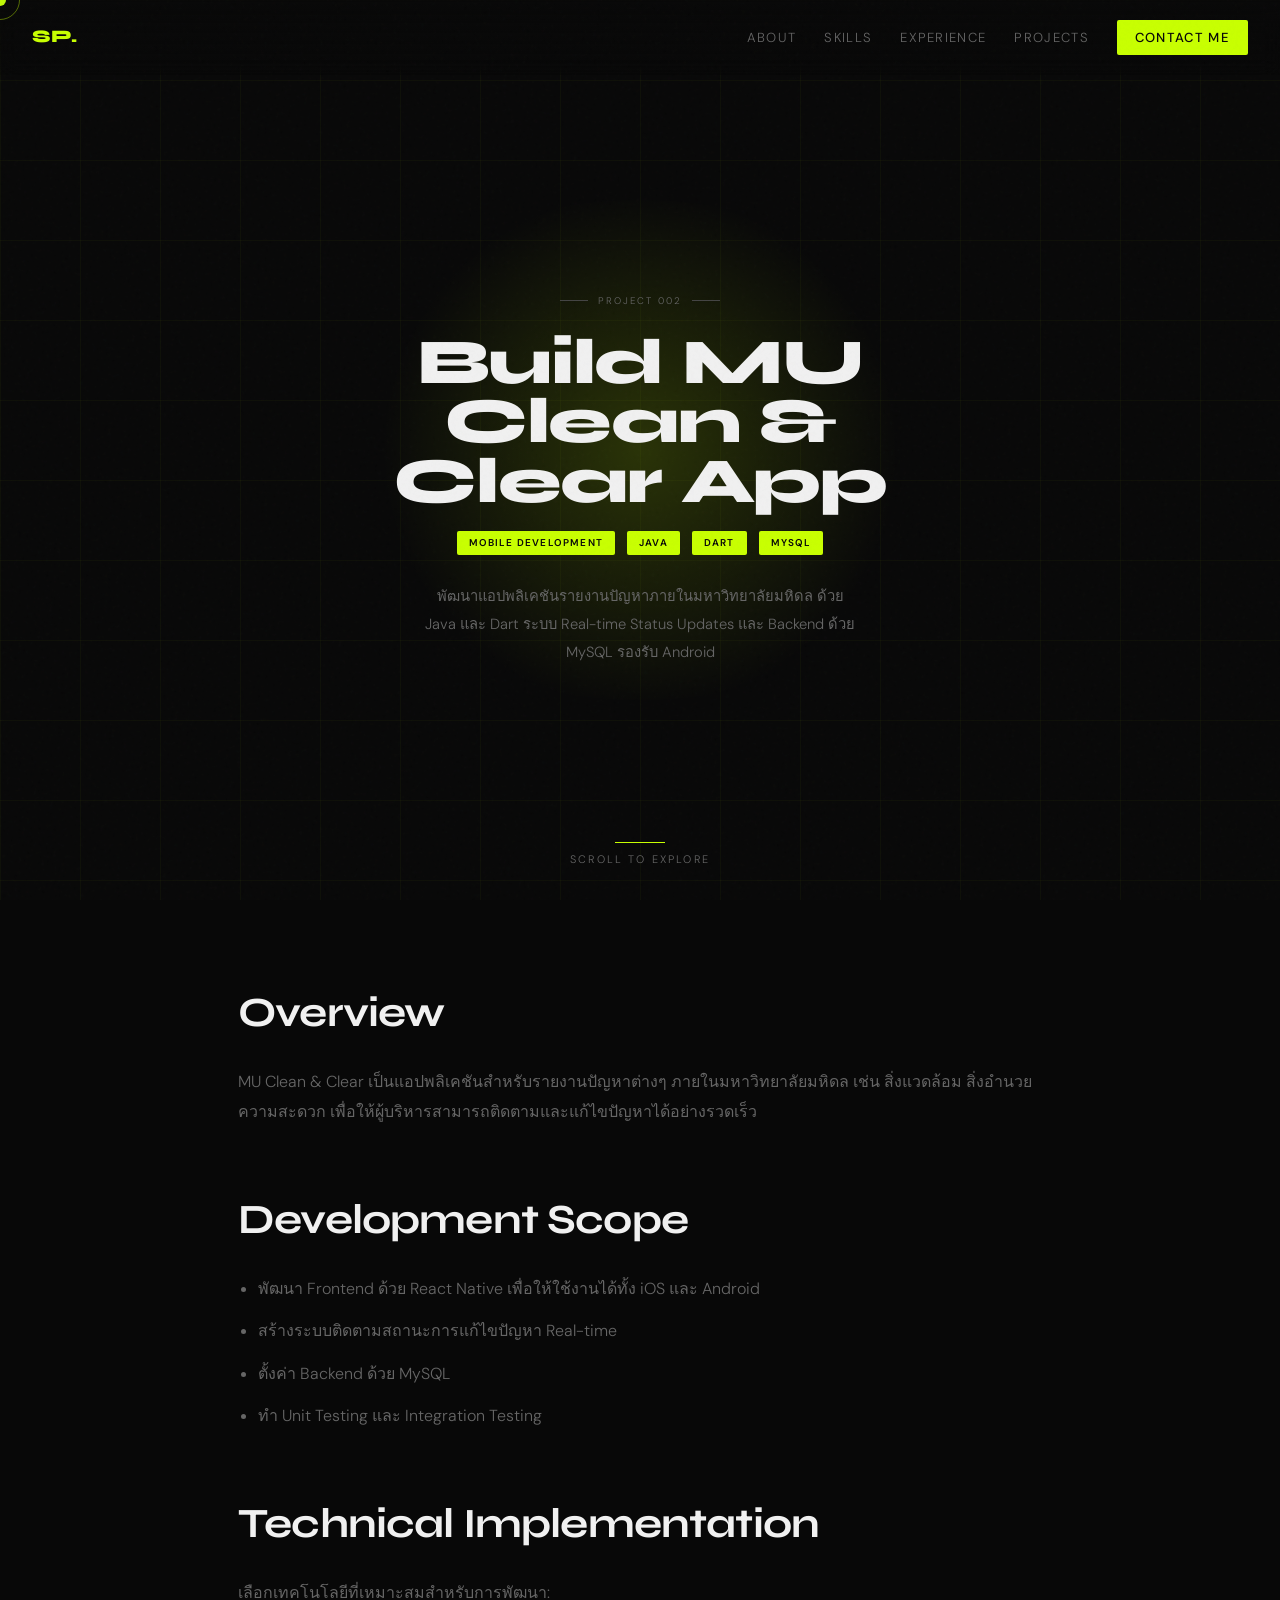
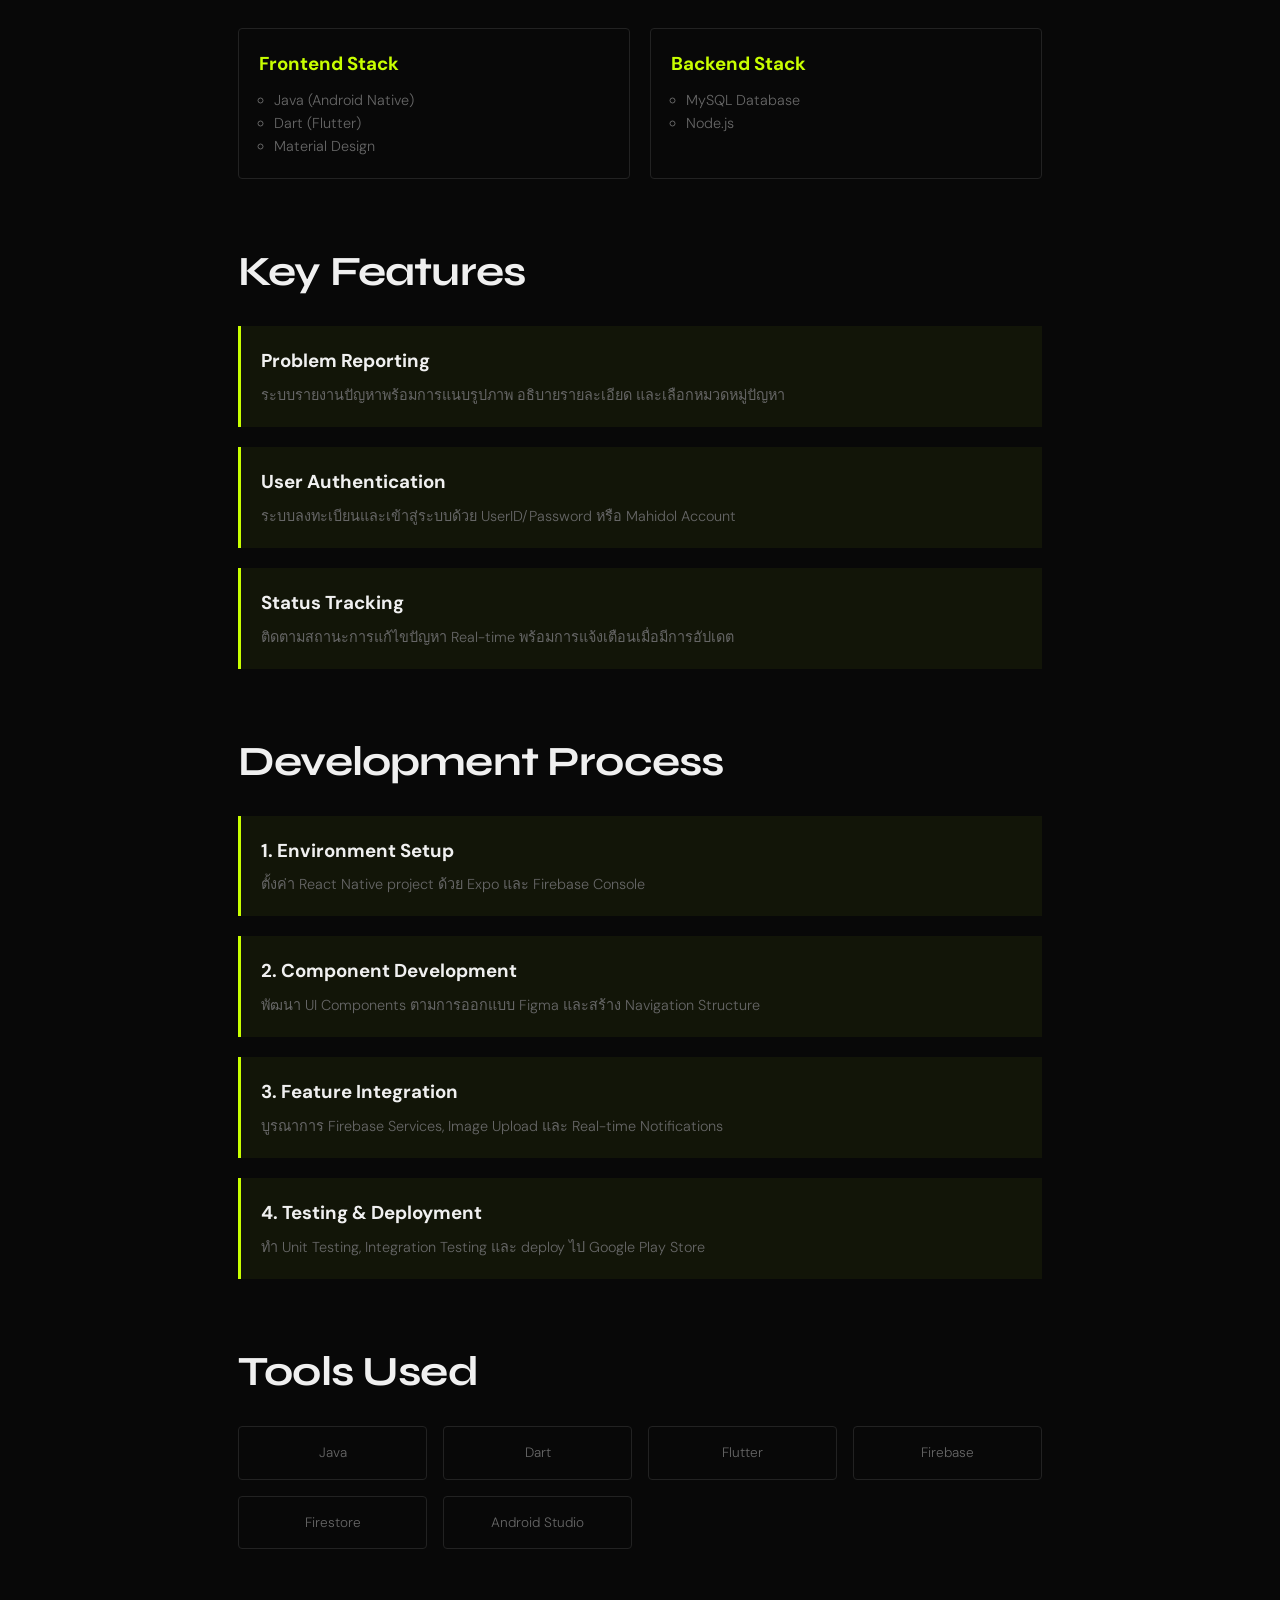
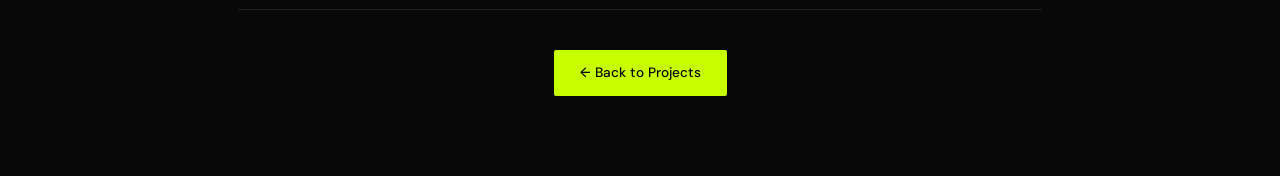
==== Project2.html @ c816678c "resume" ====
<!DOCTYPE html>
<html lang="th">
<head>
<meta charset="UTF-8">
<meta name="viewport" content="width=device-width, initial-scale=1.0">
<title>Build MU Clean & Clear App - Supakit Pitisant</title>
<link href="https://fonts.googleapis.com/css2?family=Syne:wght@400;600;700;800&family=DM+Sans:wght@300;400;500&display=swap" rel="stylesheet">
<link rel="stylesheet" href="https://cdnjs.cloudflare.com/ajax/libs/font-awesome/6.5.0/css/all.min.css">
<link rel="stylesheet" href="style.css">
</head>
<body>

<div class="cursor" id="cursor"></div>
<div class="cursor-ring" id="cursorRing"></div>

<!-- Navigation -->
<nav id="mainNav">
  <div class="nav-logo"><a href="index.html" style="text-decoration: none; color: inherit;">SP.</a></div>
  <div class="nav-links">
    <a href="index.html#about">About</a>
    <a href="index.html#skills">Skills</a>
    <a href="index.html#experience">Experience</a>
    <a href="index.html#Project">Projects</a>
    <a href="index.html#contact" class="nav-cta">Contact Me</a>
  </div>
  <button class="nav-menu-btn" id="menuBtn" onclick="openMobileNav()">
    <span></span><span></span><span></span>
  </button>
</nav>

<!-- PROJECT HERO -->
<section class="hero" style="padding: 120px 20px 60px;">
  <div class="hero-grid-bg"></div>
  <div class="hero-glow"></div>
  
  <div class="hero-content" style="max-width: 650px;">
    <div class="hero-eyebrow" style="margin-bottom: 24px;">
      <div class="hero-eyebrow-line"></div>
      <span>PROJECT 002</span>
      <div class="hero-eyebrow-line"></div>
    </div>
    <h1 class="hero-name" style="font-size: clamp(2.5rem, 5vw, 5rem); margin-bottom: 20px;">
      Build MU Clean & Clear App
    </h1>
    <div style="display: flex; justify-content: center; gap: 12px; margin-bottom: 28px; flex-wrap: wrap;">
      <span class="hero-badge">Mobile Development</span>
      <span class="hero-badge">Java</span>
      <span class="hero-badge">Dart</span>
      <span class="hero-badge">MySQL</span>
    </div>
    <p class="hero-desc">พัฒนาแอปพลิเคชันรายงานปัญหาภายในมหาวิทยาลัยมหิดล ด้วย Java และ Dart ระบบ Real-time Status Updates และ Backend ด้วย MySQL รองรับ Android </p>
  </div>

  <div class="hero-scroll">
    <div class="hero-scroll-line"></div>
    <span class="hero-scroll-text">Scroll to explore</span>
  </div>
</section>

<!-- PROJECT DETAILS -->
<section style="padding: 80px 48px; max-width: 900px; margin: 0 auto;">
  <div style="margin-bottom: 60px;">
    <h2 class="section-title">Overview</h2>
    <p style="color: var(--muted); font-size: 1rem; line-height: 1.9; margin-top: 20px;">
      MU Clean & Clear เป็นแอปพลิเคชันสำหรับรายงานปัญหาต่างๆ ภายในมหาวิทยาลัยมหิดล เช่น สิ่งแวดล้อม สิ่งอำนวยความสะดวก เพื่อให้ผู้บริหารสามารถติดตามและแก้ไขปัญหาได้อย่างรวดเร็ว
    </p>
  </div>

  <div style="margin-bottom: 60px;">
    <h2 class="section-title">Development Scope</h2>
    <ul style="color: var(--muted); font-size: 1rem; line-height: 1.9; margin-top: 20px; padding-left: 20px;">
      <li style="margin-bottom: 12px;">พัฒนา Frontend ด้วย React Native เพื่อให้ใช้งานได้ทั้ง iOS และ Android</li>
      <li style="margin-bottom: 12px;">สร้างระบบติดตามสถานะการแก้ไขปัญหา Real-time</li>
      <li style="margin-bottom: 12px;">ตั้งค่า Backend ด้วย MySQL</li>
      <li style="margin-bottom: 12px;">ทำ Unit Testing และ Integration Testing</li>
    </ul>
  </div>

  <div style="margin-bottom: 60px;">
    <h2 class="section-title">Technical Implementation</h2>
    <p style="color: var(--muted); font-size: 1rem; line-height: 1.9; margin-top: 20px;">
      เลือกเทคโนโลยีที่เหมาะสมสำหรับการพัฒนา:
    </p>
    <div style="display: grid; grid-template-columns: 1fr 1fr; gap: 20px; margin-top: 20px;">
      <div style="padding: 20px; border: 1px solid var(--border); border-radius: 4px;">
        <h3 style="color: var(--accent); margin-bottom: 10px;">Frontend Stack</h3>
        <ul style="color: var(--muted); font-size: 0.9rem; padding-left: 15px; list-style: circle;">
          <li>Java (Android Native)</li>
          <li>Dart (Flutter)</li>
          <li>Material Design</li>
        </ul>
      </div>
      <div style="padding: 20px; border: 1px solid var(--border); border-radius: 4px;">
        <h3 style="color: var(--accent); margin-bottom: 10px;">Backend Stack</h3>
        <ul style="color: var(--muted); font-size: 0.9rem; padding-left: 15px; list-style: circle;">
          <li>MySQL Database</li>
          <li>Node.js</li>
        </ul>
      </div>
    </div>
  </div>

  <div style="margin-bottom: 60px;">
    <h2 class="section-title">Key Features</h2>
    <div style="display: flex; flex-direction: column; gap: 20px; margin-top: 20px;">
      <div style="padding: 20px; border-left: 3px solid var(--accent); background: rgba(200,255,0,.05);">
        <h3 style="color: var(--text); margin-bottom: 8px;">Problem Reporting</h3>
        <p style="color: var(--muted); font-size: 0.9rem;">ระบบรายงานปัญหาพร้อมการแนบรูปภาพ อธิบายรายละเอียด และเลือกหมวดหมู่ปัญหา</p>
      </div>
      <div style="padding: 20px; border-left: 3px solid var(--accent); background: rgba(200,255,0,.05);">
        <h3 style="color: var(--text); margin-bottom: 8px;">User Authentication</h3>
        <p style="color: var(--muted); font-size: 0.9rem;">ระบบลงทะเบียนและเข้าสู่ระบบด้วย UserID/Password หรือ Mahidol Account</p>
      </div>
      <div style="padding: 20px; border-left: 3px solid var(--accent); background: rgba(200,255,0,.05);">
        <h3 style="color: var(--text); margin-bottom: 8px;">Status Tracking</h3>
        <p style="color: var(--muted); font-size: 0.9rem;">ติดตามสถานะการแก้ไขปัญหา Real-time พร้อมการแจ้งเตือนเมื่อมีการอัปเดต</p>
      </div>
    </div>
  </div>

  <div style="margin-bottom: 60px;">
    <h2 class="section-title">Development Process</h2>
    <div style="display: flex; flex-direction: column; gap: 20px; margin-top: 20px;">
      <div style="padding: 20px; border-left: 3px solid var(--accent); background: rgba(200,255,0,.05);">
        <h3 style="color: var(--text); margin-bottom: 8px;">1. Environment Setup</h3>
        <p style="color: var(--muted); font-size: 0.9rem;">ตั้งค่า React Native project ด้วย Expo และ Firebase Console</p>
      </div>
      <div style="padding: 20px; border-left: 3px solid var(--accent); background: rgba(200,255,0,.05);">
        <h3 style="color: var(--text); margin-bottom: 8px;">2. Component Development</h3>
        <p style="color: var(--muted); font-size: 0.9rem;">พัฒนา UI Components ตามการออกแบบ Figma และสร้าง Navigation Structure</p>
      </div>
      <div style="padding: 20px; border-left: 3px solid var(--accent); background: rgba(200,255,0,.05);">
        <h3 style="color: var(--text); margin-bottom: 8px;">3. Feature Integration</h3>
        <p style="color: var(--muted); font-size: 0.9rem;">บูรณาการ Firebase Services, Image Upload และ Real-time Notifications</p>
      </div>
      <div style="padding: 20px; border-left: 3px solid var(--accent); background: rgba(200,255,0,.05);">
        <h3 style="color: var(--text); margin-bottom: 8px;">4. Testing &amp; Deployment</h3>
        <p style="color: var(--muted); font-size: 0.9rem;">ทำ Unit Testing, Integration Testing และ deploy ไป Google Play Store</p>
      </div>
    </div>
  </div>

  <div style="margin-bottom: 60px;">
    <h2 class="section-title">Tools Used</h2>
    <div style="display: grid; grid-template-columns: repeat(auto-fit, minmax(150px, 1fr)); gap: 16px; margin-top: 20px;">
      <div style="padding: 15px; text-align: center; border: 1px solid var(--border); border-radius: 4px;">
        <p style="color: var(--muted); font-size: 0.85rem;">Java</p>
      </div>
      <div style="padding: 15px; text-align: center; border: 1px solid var(--border); border-radius: 4px;">
        <p style="color: var(--muted); font-size: 0.85rem;">Dart</p>
      </div>
      <div style="padding: 15px; text-align: center; border: 1px solid var(--border); border-radius: 4px;">
        <p style="color: var(--muted); font-size: 0.85rem;">Flutter</p>
      </div>
      <div style="padding: 15px; text-align: center; border: 1px solid var(--border); border-radius: 4px;">
        <p style="color: var(--muted); font-size: 0.85rem;">Firebase</p>
      </div>
      <div style="padding: 15px; text-align: center; border: 1px solid var(--border); border-radius: 4px;">
        <p style="color: var(--muted); font-size: 0.85rem;">Firestore</p>
      </div>
      <div style="padding: 15px; text-align: center; border: 1px solid var(--border); border-radius: 4px;">
        <p style="color: var(--muted); font-size: 0.85rem;">Android Studio</p>
      </div>
    </div>
  </div>

  <div style="text-align: center; padding-top: 40px; border-top: 1px solid var(--border);">
    <a href="index.html#Project" class="btn-primary">← Back to Projects</a>
  </div>
</section>

<!-- Mobile Nav -->
<div class="mobile-nav" id="mobileNav">
  <button class="mobile-nav-close" id="navClose">&#x2715;</button>
  <a href="index.html#about" onclick="closeMobileNav()">About</a>
  <a href="index.html#skills" onclick="closeMobileNav()">Skills</a>
  <a href="index.html#experience" onclick="closeMobileNav()">Experience</a>
  <a href="index.html#Project" onclick="closeMobileNav()">Projects</a>
  <a href="index.html#contact" onclick="closeMobileNav()">Contact</a>
</div>

<script src="script.js"></script>
</body>
</html>
---- style.css ----
/* ===== RESET & VARIABLES ===== */
:root {
  --bg: #080808;
  --surface: #111;
  --surface2: #1a1a1a;
  --border: #222;
  --accent: #C8FF00;
  --accent2: #FF4D6D;
  --text: #F0F0F0;
  --muted: #666;
  --muted2: #444;
}

*, *::before, *::after { box-sizing: border-box; margin: 0; padding: 0; }
html { scroll-behavior: smooth; }
body {
  background: var(--bg);
  color: var(--text);
  font-family: "DM Sans", sans-serif;
  font-weight: 300;
  line-height: 1.6;
  overflow-x: hidden;
  cursor: none;
}
body::before {
  content: "";
  position: fixed;
  inset: 0;
  background-image: url("data:image/svg+xml,%3Csvg viewBox='0 0 256 256' xmlns='http://www.w3.org/2000/svg'%3E%3Cfilter id='n'%3E%3CfeTurbulence type='fractalNoise' baseFrequency='0.9' numOctaves='4' stitchTiles='stitch'/%3E%3C/filter%3E%3Crect width='100%25' height='100%25' filter='url(%23n)' opacity='0.04'/%3E%3C/svg%3E");
  pointer-events: none;
  z-index: 1000;
  opacity: .5;
}

/* ===== CURSOR ===== */
.cursor {
  position: fixed; width: 12px; height: 12px;
  background: var(--accent); border-radius: 50%;
  pointer-events: none; z-index: 9999;
  transform: translate(-50%, -50%);
  transition: width .3s, height .3s;
  mix-blend-mode: difference;
}
.cursor-ring {
  position: fixed; width: 40px; height: 40px;
  border: 1px solid rgba(200,255,0,.4); border-radius: 50%;
  pointer-events: none; z-index: 9998;
  transform: translate(-50%, -50%);
  transition: width .3s, height .3s, border-color .3s;
}
.cursor.hover { width: 20px; height: 20px; }
.cursor-ring.hover { width: 60px; height: 60px; border-color: var(--accent); }

/* ===== NAVIGATION ===== */
nav {
  position: fixed; top: 0; left: 0; right: 0;
  z-index: 100; padding: 20px 32px;
  display: flex; justify-content: space-between; align-items: center;
  background: linear-gradient(to bottom, rgba(8,8,8,.9), transparent);
  backdrop-filter: blur(10px);
  transition: background .3s;
}
.nav-logo { font-family: "Syne", sans-serif; font-weight: 800; font-size: 1.1rem; color: var(--accent); }
.nav-links { display: flex; gap: 28px; align-items: center; }
.nav-links a {
  color: var(--muted); text-decoration: none;
  font-size: .82rem; letter-spacing: .1em; text-transform: uppercase;
  transition: color .3s; cursor: none;
}
.nav-links a:hover { color: var(--accent); }
.nav-cta { background: var(--accent) !important; color: var(--bg) !important; padding: 7px 18px !important; border-radius: 2px; font-weight: 500 !important; }
.nav-cta:hover { background: #fff !important; }
.nav-menu-btn { display: none; flex-direction: column; gap: 5px; background: none; border: none; cursor: none; padding: 4px; }
.nav-menu-btn span { display: block; width: 22px; height: 1.5px; background: var(--text); }
.mobile-nav {
  display: none; position: fixed; inset: 0;
  background: var(--bg); z-index: 99;
  flex-direction: column; justify-content: center; align-items: center; gap: 32px;
}
.mobile-nav.open { display: flex; }
.mobile-nav a { font-family: "Syne", sans-serif; font-size: 1.8rem; font-weight: 700; color: var(--text); text-decoration: none; transition: color .3s; cursor: none; }
.mobile-nav a:hover { color: var(--accent); }
.mobile-nav-close { position: absolute; top: 20px; right: 32px; font-size: 1.5rem; background: none; border: none; color: var(--text); cursor: none; }

/* ===== HERO ===== */
.hero {
  min-height: 100vh;
  display: flex; flex-direction: column;
  justify-content: center; align-items: center;
  padding: 100px 20px 80px;
  position: relative; overflow: hidden; text-align: center;
}
.hero-grid-bg {
  position: absolute; inset: 0;
  background-image: linear-gradient(rgba(200,255,0,.03) 1px, transparent 1px), linear-gradient(90deg, rgba(200,255,0,.03) 1px, transparent 1px);
  background-size: 80px 80px;
  animation: gridShift 20s linear infinite;
}
@keyframes gridShift { 0% { transform: translateY(0); } 100% { transform: translateY(80px); } }

.hero-glow {
  position: absolute; width: 700px; height: 500px;
  background: radial-gradient(circle, rgba(200, 255, 0, 0.171) 0%, transparent 60%);
  top: 50%; left: 50%; transform: translate(-50%, -50%);
  border-radius: 50%;
  animation: glowPulse 4.5s ease-in-out infinite;
  pointer-events: none;
}
@keyframes glowPulse {
  0%, 100% { opacity: .5; transform: translate(-50%, -50%) scale(1); }
  50% { opacity: 1; transform: translate(-50%, -50%) scale(1.1); }
}

/* ===== PHOTO FRAME ===== */
.hero-photo-section {
  position: relative; z-index: 1;
  margin-bottom: 36px;
  opacity: 0; animation: fadeUp .9s ease forwards .1s;
}
.photo-container { position: relative; width: 180px; height: 180px; margin: 0 auto; }
.ring { position: absolute; border-radius: 50%; pointer-events: none; }
.ring-1 { inset: -12px; border: 1.5px dashed rgba(200,255,0,.5); animation: spinCW 8s linear infinite; }
.ring-2 { inset: -22px; border: 1px solid rgba(200,255,0,.2); animation: spinCCW 12s linear infinite; }
.ring-3 { inset: -34px; border: 1.5px dashed rgba(255,77,109,.25); animation: spinCW 18s linear infinite; }
.brackets { position: absolute; inset: -8px; animation: bracketPulse 3s ease-in-out infinite; }
.bracket { position: absolute; width: 16px; height: 16px; border-color: var(--accent); border-style: solid; }
.bracket-tl { top: 0; left: 0; border-width: 2px 0 0 2px; }
.bracket-tr { top: 0; right: 0; border-width: 2px 2px 0 0; }
.bracket-bl { bottom: 0; left: 0; border-width: 0 0 2px 2px; }
.bracket-br { bottom: 0; right: 0; border-width: 0 2px 2px 0; }
@keyframes bracketPulse { 0%, 100% { inset: -8px; opacity: 1; } 50% { inset: -14px; opacity: .6; } }
.orbit-dot {
  position: absolute; width: 7px; height: 7px;
  top: 50%; left: 50%; margin: -3.5px;
  border-radius: 50%; background: var(--accent); box-shadow: 0 0 10px var(--accent);
  animation: orbitDot 3s linear infinite;
}
@keyframes orbitDot { 0% { transform: rotate(0deg) translateX(102px); } 100% { transform: rotate(360deg) translateX(102px); } }
.orbit-dot2 {
  position: absolute; width: 5px; height: 5px;
  top: 50%; left: 50%; margin: -2.5px;
  border-radius: 50%; background: var(--accent2); box-shadow: 0 0 8px var(--accent2);
  animation: orbitDot2 5s linear infinite;
}
@keyframes orbitDot2 { 0% { transform: rotate(180deg) translateX(112px); } 100% { transform: rotate(540deg) translateX(112px); } }
.photo-inner { position: relative; width: 180px; height: 180px; border-radius: 50%; overflow: hidden; }
.photo-inner::after {
  content: ""; position: absolute; inset: 0;
  background: linear-gradient(180deg, transparent 40%, rgba(200,255,0,.08) 50%, transparent 60%);
  animation: scanLine 3s ease-in-out infinite; border-radius: 50%;
}
@keyframes scanLine { 0%, 100% { transform: translateY(-100%); } 50% { transform: translateY(100%); } }
.hero-photo { width: 100%; height: 100%; object-fit: cover; object-position: top; border-radius: 50%; filter: grayscale(10%) contrast(1.08); border: 3px solid rgba(200,255,0,.3); }
@keyframes spinCW { 0% { transform: rotate(0deg); } 100% { transform: rotate(360deg); } }
@keyframes spinCCW { 0% { transform: rotate(0deg); } 100% { transform: rotate(-360deg); } }

/* ===== HERO TEXT ===== */
.hero-content { position: relative; z-index: 1; width: 100%; max-width: 550px; display: flex; flex-direction: column; align-items: center;}
.hero-eyebrow { display: flex; align-items: center; justify-content: center; gap: 10px; margin-bottom: 16px; opacity: 0; animation: fadeUp .8s ease forwards .3s; }
.hero-eyebrow span { font-size: .6rem; letter-spacing: .2em; text-transform: uppercase; color: var(--muted); }
.hero-eyebrow-line { width: 28px; height: 1px; background: var(--muted2); }
.hero-name {
  font-family: "Syne", sans-serif;
  font-size: clamp(3rem, 5vw, 7.5rem);
  font-weight: 800; line-height: .93; letter-spacing: -.02em;
  opacity: 0; animation: fadeUp .9s ease forwards .5s;
  width: 100%; text-align: center; display: block; margin: 0 auto;
}
.hero-name-outline { display: block; color: transparent; -webkit-text-stroke: 1.5px rgba(240,240,240,.2); }
.hero-title-row { display: flex; align-items: center; justify-content: center; gap: 14px; margin-top: 20px; margin-bottom: 24px; flex-wrap: wrap; opacity: 0; animation: fadeUp .8s ease forwards .7s; }
.hero-title-text { font-family: "Syne", sans-serif; font-size: clamp(.9rem, 3.5vw, 1.2rem); font-weight: 400; color: var(--muted); }
.hero-badge { background: var(--accent); color: var(--bg); font-size: .62rem; font-weight: 600; letter-spacing: .12em; text-transform: uppercase; padding: 4px 12px; border-radius: 2px; }
.hero-desc { max-width: 440px; color: var(--muted); font-size: .92rem; line-height: 1.9; opacity: 0; animation: fadeUp .8s ease forwards .9s; text-align: center; }
.hero-actions { display: flex; gap: 14px; margin-top: 32px; justify-content: center; flex-wrap: wrap; opacity: 0; animation: fadeUp .8s ease forwards 1.1s; }
.btn-primary {
  background: var(--accent); color: var(--bg); border: none;
  padding: 12px 26px; font-family: "DM Sans", sans-serif;
  font-size: .85rem; font-weight: 500; cursor: none;
  text-decoration: none; display: inline-flex; align-items: center; gap: 8px;
  transition: background .3s, transform .3s; border-radius: 2px;
}
.btn-primary:hover { background: #fff; transform: translateY(-2px); }
.btn-secondary {
  background: transparent; color: var(--text); border: 1px solid var(--border);
  padding: 12px 26px; font-family: "DM Sans", sans-serif;
  font-size: .85rem; font-weight: 400; cursor: none;
  text-decoration: none; display: inline-flex; align-items: center; gap: 8px;
  transition: border-color .3s, color .3s, transform .3s; border-radius: 2px;
}
.btn-secondary:hover { border-color: var(--accent); color: var(--accent); transform: translateY(-2px); }
.hero-scroll { position: absolute; bottom: 32px; left: 0; right: 0; margin: 0 auto; width: fit-content; display: flex; flex-direction: column; align-items: center; justify-content: center; gap: 8px; opacity: 0; animation: fadeUp .8s ease forwards 1.3s; }
.hero-scroll-line { width: 50px; height: 1px; background: var(--muted2); overflow: hidden; }
.hero-scroll-line::after { content: ""; display: block; width: 100%; height: 100%; background: var(--accent); animation: scrollLine 2s ease-in-out infinite; }
@keyframes scrollLine { 0% { transform: translateX(-100%); } 100% { transform: translateX(100%); } }
.hero-scroll-text { font-size: .68rem; letter-spacing: .2em; text-transform: uppercase; color: var(--muted); }

/* ===== STATS ===== */
.stats-bar { border-top: 1px solid var(--border); border-bottom: 1px solid var(--border); display: grid; grid-template-columns: repeat(2, 1fr); max-width: 600px; margin: 0 auto; }
.stat-item { padding: 32px 24px; border-right: 1px solid var(--border); position: relative; overflow: hidden; transition: background .4s; }
.stat-item:last-child { border-right: none; }
.stat-item::before { content: ""; position: absolute; bottom: 0; left: 0; right: 0; height: 2px; background: var(--accent); transform: scaleX(0); transition: transform .4s; transform-origin: left; }
.stat-item:hover::before { transform: scaleX(1); }
.stat-item:hover { background: var(--surface); }
.stat-num { font-family: "Syne", sans-serif; font-size: 2.4rem; font-weight: 800; color: var(--accent); line-height: 1; margin-bottom: 6px; }
.stat-label { font-size: .72rem; color: var(--muted); letter-spacing: .1em; text-transform: uppercase; }

/* ===== SECTIONS ===== */
section { padding: 90px 48px; }
.section-header { display: flex; align-items: baseline; gap: 20px; margin-bottom: 52px; }
.section-num { font-family: "Syne", sans-serif; font-size: .72rem; color: var(--accent); letter-spacing: .2em; }
.section-title { font-family: "Syne", sans-serif; font-size: clamp(1.8rem, 3.5vw, 2.6rem); font-weight: 700; letter-spacing: -.02em; }
.section-line { flex: 1; height: 1px; background: var(--border); margin-bottom: 4px; }

/* ===== ABOUT ===== */
.about-grid { display: grid; grid-template-columns: 1fr 1fr; gap: 72px; align-items: start; }
.about-text p { color: var(--muted); font-size: 1rem; line-height: 1.9; margin-bottom: 20px; }
.about-text p strong { color: var(--text); font-weight: 500; }
.about-detail-item { display: flex; justify-content: space-between; align-items: center; padding: 16px 0; border-bottom: 1px solid var(--border); }
.about-detail-item:first-child { border-top: 1px solid var(--border); }
.about-detail-label { font-size: .7rem; letter-spacing: .15em; text-transform: uppercase; color: var(--muted); }
.about-detail-value { font-size: .9rem; }

/* ===== SKILLS ===== */
.skills-section { background: var(--surface); }
.skills-grid { display: grid; grid-template-columns: repeat(2, 1fr); gap: 40px; }
.skill-category h3 { font-family: "Syne", sans-serif; font-size: .7rem; letter-spacing: .2em; text-transform: uppercase; color: var(--accent); margin-bottom: 22px; }
.skill-items { display: flex; flex-direction: column; gap: 15px; }
.skill-top { display: flex; justify-content: space-between; margin-bottom: 7px; }
.skill-name { font-size: .86rem; }
.skill-pct { font-size: .76rem; color: var(--muted); font-family: "Syne", sans-serif; }
.skill-bar { height: 2px; background: var(--border); border-radius: 1px; overflow: hidden; }
.skill-fill { height: 100%; background: var(--accent); border-radius: 1px; width: 0; transition: width 1.2s cubic-bezier(.4,0,.2,1); }
.skill-fill.animate { width: var(--w); }
.skill-fill.r { background: var(--accent2); }
.tools-grid { display: flex; flex-wrap: wrap; gap: 9px; margin-top: 8px; }
.tool-tag { border: 1px solid var(--border); padding: 6px 14px; font-size: .76rem; color: var(--muted); transition: border-color .3s, color .3s; border-radius: 2px; cursor: none; }
.tool-tag:hover { border-color: var(--accent); color: var(--accent); }

/* ===== EXPERIENCE ===== */
.exp-item { display: grid; grid-template-columns: 170px 1fr; gap: 36px; padding: 40px 0; border-bottom: 1px solid var(--border); }
.exp-item:first-child { border-top: 1px solid var(--border); }
.exp-period { font-family: "Syne", sans-serif; font-size: .7rem; letter-spacing: .12em; color: var(--accent); text-transform: uppercase; margin-bottom: 6px; }
.exp-company { font-size: .82rem; color: var(--muted); }
.exp-role { font-family: "Syne", sans-serif; font-size: 1.25rem; font-weight: 600; margin-bottom: 12px; }
.exp-desc { color: var(--muted); font-size: .88rem; line-height: 1.8; margin-bottom: 16px; }
.exp-tags { display: flex; flex-wrap: wrap; gap: 8px; }
.exp-tag { background: var(--surface2); font-size: .7rem; padding: 4px 11px; color: var(--muted); border-radius: 2px; }

/* ===== Projects ===== */
.Projects-section { background: var(--surface); }
.Projects-grid { display: grid; grid-template-columns: repeat(3, 1fr); gap: 1px; background: var(--border); border: 1px solid var(--border); }
.Project-item { background: var(--bg); padding: 32px; position: relative; overflow: hidden; transition: background .4s; cursor: none; color: var(--text); text-decoration: none; }
.Project-item:hover { background: var(--surface2); }
.Project-num { font-family: "Syne", sans-serif; font-size: .66rem; color: var(--muted2); letter-spacing: .15em; margin-bottom: 36px; }
.Project-title { font-family: "Syne", sans-serif; font-size: 1.15rem; font-weight: 700; margin-bottom: 10px; color: var(--text); }
.Project-desc { font-size: .8rem; color: var(--muted); line-height: 1.7; margin-bottom: 26px; }
.Project-footer { display: flex; justify-content: space-between; align-items: center; }
.Project-type { font-size: .66rem; color: var(--accent); letter-spacing: .15em; text-transform: uppercase; }
.Project-arrow { width: 28px; height: 28px; border: 1px solid var(--border); display: flex; align-items: center; justify-content: center; font-size: .82rem; color: var(--muted); transition: border-color .3s, color .3s, transform .3s; border-radius: 50%; }
.Project-item:hover .Project-arrow { border-color: var(--accent); color: var(--accent); transform: rotate(45deg); }

/* ===== EDUCATION ===== */
.edu-grid { display: grid; grid-template-columns: 1fr 1fr; gap: 28px; }
.edu-item { border: 1px solid var(--border); padding: 28px; transition: border-color .4s; border-radius: 2px; }
.edu-item:hover { border-color: var(--accent); }
.edu-year { font-family: "Syne", sans-serif; font-size: .66rem; letter-spacing: .2em; color: var(--accent); text-transform: uppercase; margin-bottom: 12px; }
.edu-degree { font-family: "Syne", sans-serif; font-size: 1.05rem; font-weight: 700; margin-bottom: 6px; }
.edu-school { font-size: .86rem; color: var(--muted); margin-bottom: 12px; }
.edu-desc { font-size: .8rem; color: var(--muted); line-height: 1.7; }

/* ===== CONTACT ===== */
.contact-section { background: var(--surface); position: relative; overflow: hidden; }
.contact-grid { display: grid; grid-template-columns: 1fr 1fr; gap: 72px; align-items: center; }
.contact-left h2 { font-family: "Syne", sans-serif; font-size: clamp(2rem, 4vw, 3.2rem); font-weight: 800; line-height: 1.1; letter-spacing: -.03em; margin-bottom: 18px; }
.contact-left h2 span { color: var(--accent); }
.contact-left p { color: var(--muted); line-height: 1.8; font-size: .92rem; }
.contact-links { display: flex; flex-direction: column; }
.contact-link { display: flex; justify-content: space-between; align-items: center; padding: 20px 0; border-bottom: 1px solid var(--border); text-decoration: none; color: var(--text); transition: padding-left .3s; cursor: none; }
.contact-link:first-child { border-top: 1px solid var(--border); }
.contact-link:hover { padding-left: 12px; }
.contact-link:hover .contact-link-name { color: var(--accent); }
.contact-link-left { display: flex; align-items: center; gap: 14px; }
.contact-link-icon { width: 32px; height: 32px; border: 1px solid var(--border); display: flex; align-items: center; justify-content: center; font-size: .78rem; border-radius: 50%; color: var(--muted); transition: border-color .3s, color .3s; }
.contact-link:hover .contact-link-icon { border-color: var(--accent); color: var(--accent); }
.contact-link-name { font-size: .92rem; transition: color .3s; }
.contact-link-handle { font-size: .74rem; color: var(--muted); }
.contact-link-arrow { color: var(--muted); font-size: .82rem; transition: transform .3s, color .3s; }
.contact-link:hover .contact-link-arrow { transform: translateX(6px); color: var(--accent); }

/* ===== FOOTER ===== */
footer { padding: 24px 48px; border-top: 1px solid var(--border); display: flex; justify-content: space-between; align-items: center; }
.footer-copy { font-size: .76rem; color: var(--muted); }
.footer-made { font-size: .76rem; color: var(--muted2); }

/* ===== ANIMATIONS ===== */
@keyframes fadeUp { from { opacity: 0; transform: translateY(28px); } to { opacity: 1; transform: translateY(0); } }
.reveal { opacity: 0; transform: translateY(36px); transition: opacity .8s ease, transform .8s ease; }
.reveal.visible { opacity: 1; transform: translateY(0); }
.reveal-delay-1 { transition-delay: .12s; }
.reveal-delay-2 { transition-delay: .24s; }
.reveal-delay-3 { transition-delay: .36s; }

/* ===== RESPONSIVE ===== */
@media (max-width: 1024px) {
  nav { padding: 18px 20px; }
  .nav-links { display: none; }
  .nav-menu-btn { display: flex; }
  section { padding: 64px 20px; }
  .stat-item { padding: 24px 20px; }
  .stat-item:nth-child(2) { border-right: none; }
  .about-grid, .contact-grid { grid-template-columns: 1fr; gap: 40px; }
  .skills-grid { grid-template-columns: 1fr; }
  .Projects-grid { grid-template-columns: 1fr 1fr; }
  .exp-item { grid-template-columns: 1fr; gap: 8px; }
  .edu-grid { grid-template-columns: 1fr; }
  footer { flex-direction: column; gap: 8px; text-align: center; }
}
@media (max-width: 600px) {
  .hero { padding: 90px 16px 70px; }
  .hero-name { font-size: clamp(2rem, 13vw, 3.5rem); }
  .Projects-grid { grid-template-columns: 1fr; }
  .stats-bar { grid-template-columns: 1fr 1fr; }
  .stat-num { font-size: 2rem; }
  .section-line { display: none; }
  .photo-container { width: 130px; height: 130px; }
  .photo-inner { width: 130px; height: 130px; }
}
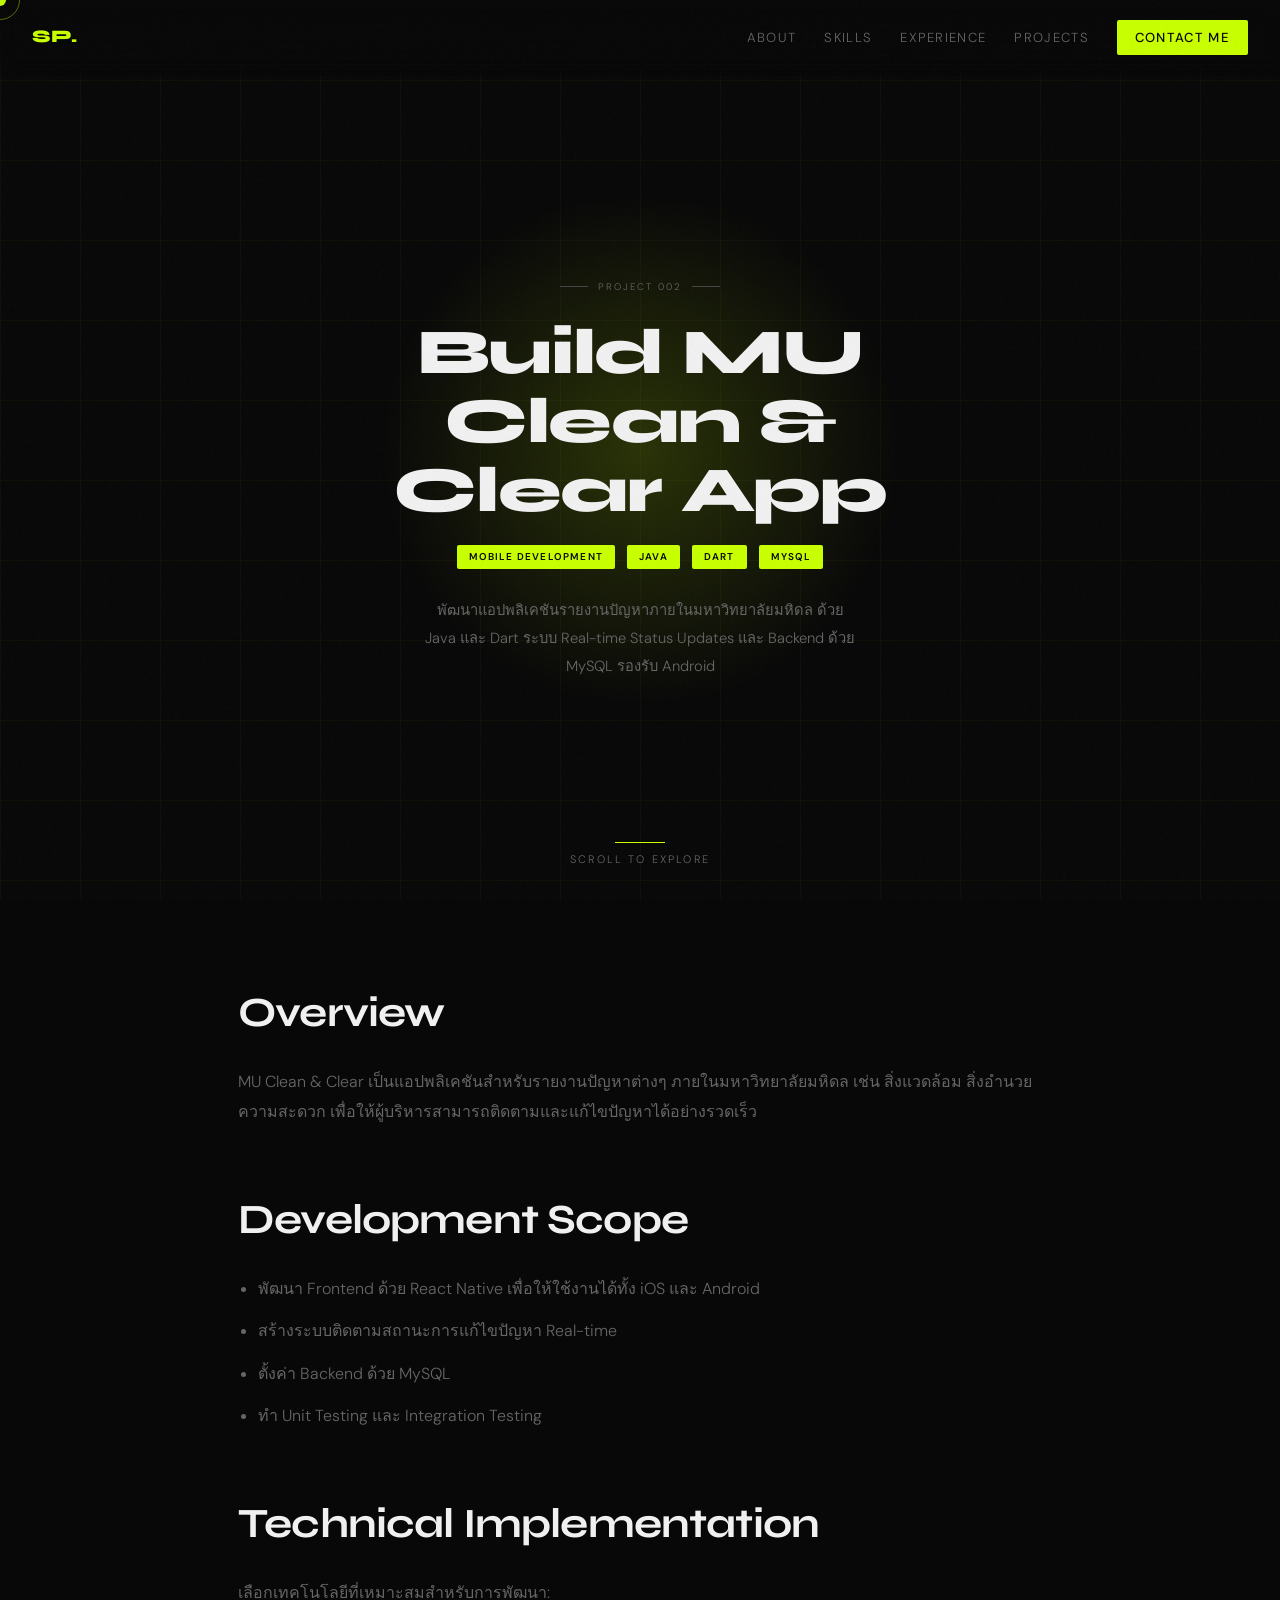
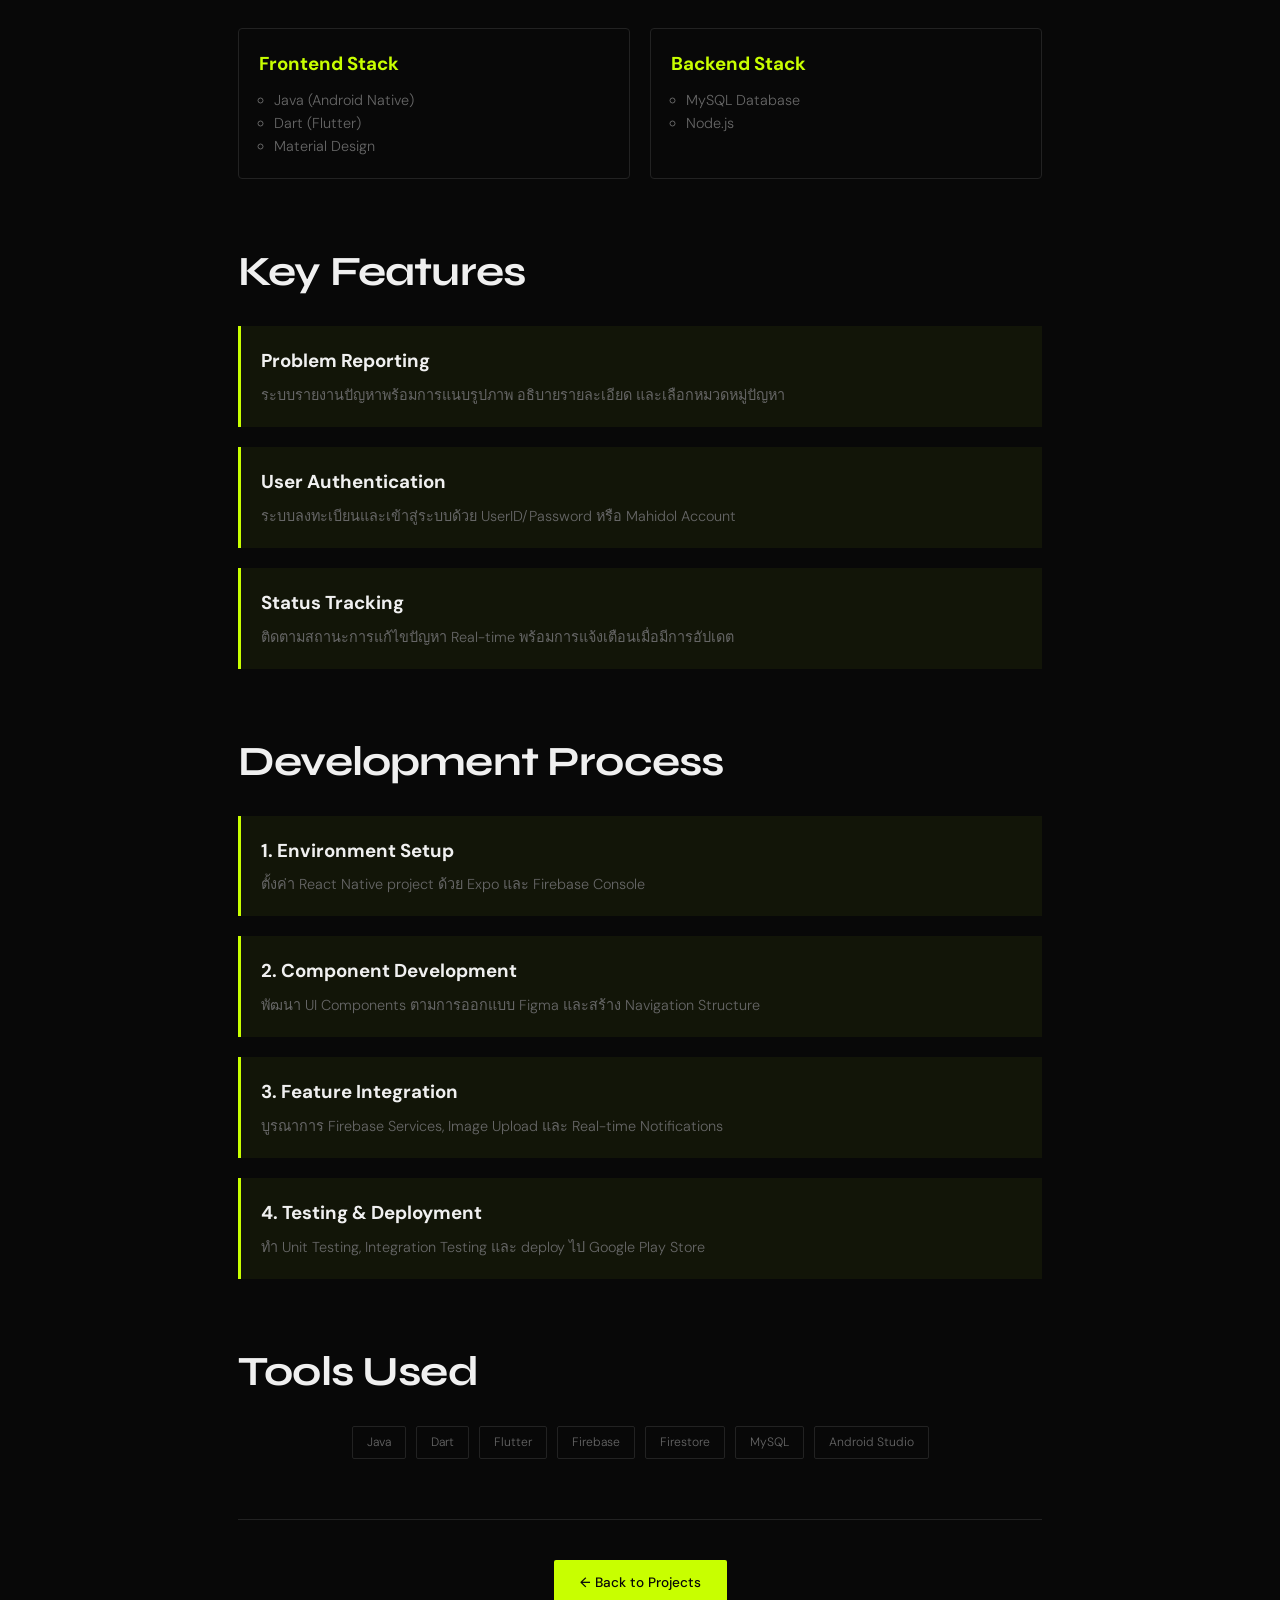
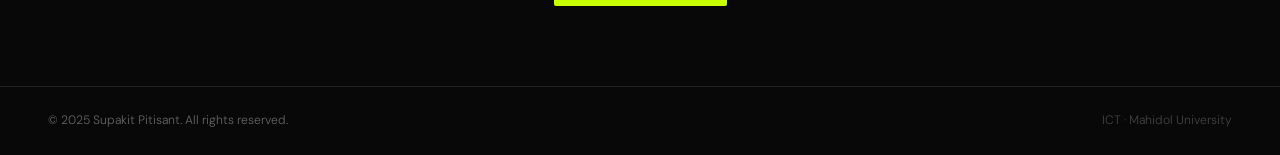
==== commit 5fcaa9a8: "Update portfolio: add project 4 & 5" ====
--- a/Project2.html
+++ b/Project2.html
@@ -4,6 +4,7 @@
 <meta charset="UTF-8">
 <meta name="viewport" content="width=device-width, initial-scale=1.0">
 <title>Build MU Clean & Clear App - Supakit Pitisant</title>
+<meta name="description" content="Build MU Clean & Clear App - พัฒนาแอปพลิเคชันรายงานปัญหาภายในมหาวิทยาลัยมหิดล ด้วย Java, Dart และ MySQL โดย ศุภกิตติ์ ปิติสานต์">
 <link href="https://fonts.googleapis.com/css2?family=Syne:wght@400;600;700;800&family=DM+Sans:wght@300;400;500&display=swap" rel="stylesheet">
 <link rel="stylesheet" href="https://cdnjs.cloudflare.com/ajax/libs/font-awesome/6.5.0/css/all.min.css">
 <link rel="stylesheet" href="style.css">
@@ -142,25 +143,14 @@
 
   <div style="margin-bottom: 60px;">
     <h2 class="section-title">Tools Used</h2>
-    <div style="display: grid; grid-template-columns: repeat(auto-fit, minmax(150px, 1fr)); gap: 16px; margin-top: 20px;">
-      <div style="padding: 15px; text-align: center; border: 1px solid var(--border); border-radius: 4px;">
-        <p style="color: var(--muted); font-size: 0.85rem;">Java</p>
-      </div>
-      <div style="padding: 15px; text-align: center; border: 1px solid var(--border); border-radius: 4px;">
-        <p style="color: var(--muted); font-size: 0.85rem;">Dart</p>
-      </div>
-      <div style="padding: 15px; text-align: center; border: 1px solid var(--border); border-radius: 4px;">
-        <p style="color: var(--muted); font-size: 0.85rem;">Flutter</p>
-      </div>
-      <div style="padding: 15px; text-align: center; border: 1px solid var(--border); border-radius: 4px;">
-        <p style="color: var(--muted); font-size: 0.85rem;">Firebase</p>
-      </div>
-      <div style="padding: 15px; text-align: center; border: 1px solid var(--border); border-radius: 4px;">
-        <p style="color: var(--muted); font-size: 0.85rem;">Firestore</p>
-      </div>
-      <div style="padding: 15px; text-align: center; border: 1px solid var(--border); border-radius: 4px;">
-        <p style="color: var(--muted); font-size: 0.85rem;">Android Studio</p>
-      </div>
+    <div style="display: flex; flex-wrap: wrap; gap: 10px; margin-top: 20px; justify-content: center;">
+      <span class="tool-tag">Java</span>
+      <span class="tool-tag">Dart</span>
+      <span class="tool-tag">Flutter</span>
+      <span class="tool-tag">Firebase</span>
+      <span class="tool-tag">Firestore</span>
+      <span class="tool-tag">MySQL</span>
+      <span class="tool-tag">Android Studio</span>
     </div>
   </div>
 
@@ -179,6 +169,11 @@
   <a href="index.html#contact" onclick="closeMobileNav()">Contact</a>
 </div>
 
+<footer>
+  <span class="footer-copy">&copy; 2025 Supakit Pitisant. All rights reserved.</span>
+  <span class="footer-made">ICT &middot; Mahidol University</span>
+</footer>
+
 <script src="script.js"></script>
 </body>
 </html>
--- a/style.css
+++ b/style.css
@@ -163,11 +163,11 @@
 .hero-name {
   font-family: "Syne", sans-serif;
   font-size: clamp(3rem, 5vw, 7.5rem);
-  font-weight: 800; line-height: .93; letter-spacing: -.02em;
+  font-weight: 800; line-height: 1.08; letter-spacing: -.02em;
   opacity: 0; animation: fadeUp .9s ease forwards .5s;
   width: 100%; text-align: center; display: block; margin: 0 auto;
 }
-.hero-name-outline { display: block; color: transparent; -webkit-text-stroke: 1.5px rgba(240,240,240,.2); }
+.hero-name-outline { display: block; color: transparent; -webkit-text-stroke: 1.5px rgba(240,240,240,.2); margin-top: 6px; }
 .hero-title-row { display: flex; align-items: center; justify-content: center; gap: 14px; margin-top: 20px; margin-bottom: 24px; flex-wrap: wrap; opacity: 0; animation: fadeUp .8s ease forwards .7s; }
 .hero-title-text { font-family: "Syne", sans-serif; font-size: clamp(.9rem, 3.5vw, 1.2rem); font-weight: 400; color: var(--muted); }
 .hero-badge { background: var(--accent); color: var(--bg); font-size: .62rem; font-weight: 600; letter-spacing: .12em; text-transform: uppercase; padding: 4px 12px; border-radius: 2px; }
@@ -250,12 +250,12 @@
 /* ===== Projects ===== */
 .Projects-section { background: var(--surface); }
 .Projects-grid { display: grid; grid-template-columns: repeat(3, 1fr); gap: 1px; background: var(--border); border: 1px solid var(--border); }
-.Project-item { background: var(--bg); padding: 32px; position: relative; overflow: hidden; transition: background .4s; cursor: none; color: var(--text); text-decoration: none; }
+.Project-item { background: var(--bg); padding: 32px; position: relative; overflow: hidden; transition: background .4s; cursor: none; color: var(--text); text-decoration: none; display: flex; flex-direction: column; }
 .Project-item:hover { background: var(--surface2); }
 .Project-num { font-family: "Syne", sans-serif; font-size: .66rem; color: var(--muted2); letter-spacing: .15em; margin-bottom: 36px; }
 .Project-title { font-family: "Syne", sans-serif; font-size: 1.15rem; font-weight: 700; margin-bottom: 10px; color: var(--text); }
 .Project-desc { font-size: .8rem; color: var(--muted); line-height: 1.7; margin-bottom: 26px; }
-.Project-footer { display: flex; justify-content: space-between; align-items: center; }
+.Project-footer { display: flex; justify-content: space-between; align-items: center; margin-top: auto; }
 .Project-type { font-size: .66rem; color: var(--accent); letter-spacing: .15em; text-transform: uppercase; }
 .Project-arrow { width: 28px; height: 28px; border: 1px solid var(--border); display: flex; align-items: center; justify-content: center; font-size: .82rem; color: var(--muted); transition: border-color .3s, color .3s, transform .3s; border-radius: 50%; }
 .Project-item:hover .Project-arrow { border-color: var(--accent); color: var(--accent); transform: rotate(45deg); }
